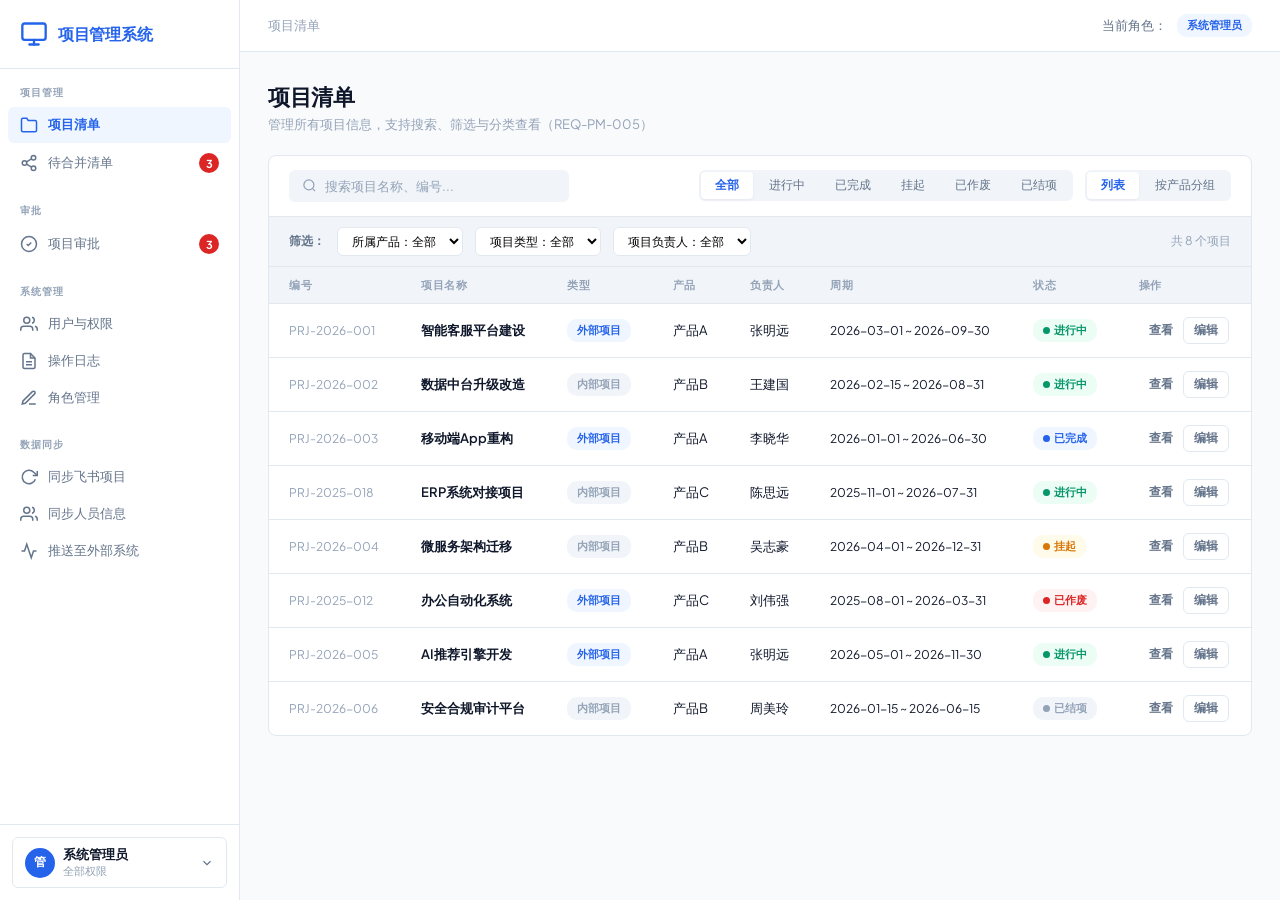
==== projectM/index.html @ acf4007c "初始化项目" ====
<!DOCTYPE html>
<html lang="zh-CN">
<head>
<meta charset="UTF-8">
<meta name="viewport" content="width=device-width, initial-scale=1.0">
<title>项目管理系统</title>
<link rel="preconnect" href="https://fonts.googleapis.com">
<link rel="preconnect" href="https://fonts.gstatic.com" crossorigin>
<link href="https://fonts.googleapis.com/css2?family=Plus+Jakarta+Sans:wght@400;500;600;700&display=swap" rel="stylesheet">
<link rel="stylesheet" href="css/style.css">
</head>
<body>

<!-- ═══════════ SIDEBAR ═══════════ -->
<aside class="side" id="side">
  <div class="logo">
    <svg viewBox="0 0 24 24" fill="none" stroke="#2563EB" stroke-width="2" stroke-linecap="round" stroke-linejoin="round"><rect x="2" y="3" width="20" height="14" rx="2"/><line x1="8" y1="21" x2="16" y2="21"/><line x1="12" y1="17" x2="12" y2="21"/></svg>
    <span>项目管理系统</span>
  </div>
  <nav class="side-nav" id="sideNav">
    <div class="sec">项目管理</div>
    <button class="nav-i on" data-pg="proj" onclick="navTo('proj')">
      <svg viewBox="0 0 24 24" fill="none" stroke="currentColor" stroke-width="2"><path d="M22 19a2 2 0 0 1-2 2H4a2 2 0 0 1-2-2V5a2 2 0 0 1 2-2h5l2 3h9a2 2 0 0 1 2 2z"/></svg>
      项目清单
    </button>
    <button class="nav-i" data-pg="merge" id="navMerge" onclick="navTo('merge')">
      <svg viewBox="0 0 24 24" fill="none" stroke="currentColor" stroke-width="2"><circle cx="18" cy="5" r="3"/><circle cx="6" cy="12" r="3"/><circle cx="18" cy="19" r="3"/><line x1="8.59" y1="13.51" x2="15.42" y2="17.49"/><line x1="15.41" y1="6.51" x2="8.59" y2="10.49"/></svg>
      待合并清单
      <span class="badge" id="badgeMerge" style="display:none">3</span>
    </button>
    <div class="sec">审批</div>
    <button class="nav-i" data-pg="appr" id="navAppr" onclick="navTo('appr')">
      <svg viewBox="0 0 24 24" fill="none" stroke="currentColor" stroke-width="2"><path d="M9 12l2 2 4-4"/><path d="M12 2a10 10 0 1 0 0 20 10 10 0 0 0 0-20z"/></svg>
      项目审批
      <span class="badge" id="badgeAppr" style="display:none">3</span>
    </button>
    <div class="sec">系统管理</div>
    <button class="nav-i" data-pg="users" id="navUsers" onclick="navTo('users')">
      <svg viewBox="0 0 24 24" fill="none" stroke="currentColor" stroke-width="2"><path d="M17 21v-2a4 4 0 0 0-4-4H5a4 4 0 0 0-4 4v2"/><circle cx="9" cy="7" r="4"/><path d="M23 21v-2a4 4 0 0 0-3-3.87"/><path d="M16 3.13a4 4 0 0 1 0 7.75"/></svg>
      用户与权限
    </button>
    <button class="nav-i" data-pg="logs" id="navLogs" onclick="navTo('logs')">
      <svg viewBox="0 0 24 24" fill="none" stroke="currentColor" stroke-width="2"><path d="M14 2H6a2 2 0 0 0-2 2v16a2 2 0 0 0 2 2h12a2 2 0 0 0 2-2V8z"/><polyline points="14 2 14 8 20 8"/><line x1="16" y1="13" x2="8" y2="13"/><line x1="16" y1="17" x2="8" y2="17"/></svg>
      操作日志
    </button>
    <button class="nav-i" data-pg="roles" id="navRoles" onclick="navTo('roles')">
      <svg viewBox="0 0 24 24" fill="none" stroke="currentColor" stroke-width="2"><path d="M12 20h9"/><path d="M16.5 3.5a2.121 2.121 0 0 1 3 3L7 19l-4 1 1-4L16.5 3.5z"/></svg>
      角色管理
    </button>
    <div class="sec">数据同步</div>
    <button class="nav-i" id="navSync" onclick="doSyncProjects()">
      <svg viewBox="0 0 24 24" fill="none" stroke="currentColor" stroke-width="2"><polyline points="23 4 23 10 17 10"/><path d="M20.49 15a9 9 0 1 1-2.12-9.36L23 10"/></svg>
      同步飞书项目
    </button>
    <button class="nav-i" id="navSyncP" onclick="doSyncPeople()">
      <svg viewBox="0 0 24 24" fill="none" stroke="currentColor" stroke-width="2"><path d="M17 21v-2a4 4 0 0 0-4-4H5a4 4 0 0 0-4 4v2"/><circle cx="9" cy="7" r="4"/><path d="M23 21v-2a4 4 0 0 0-3-3.87"/><path d="M16 3.13a4 4 0 0 1 0 7.75"/></svg>
      同步人员信息
    </button>
    <button class="nav-i" id="navPush" onclick="doPushOutput()">
      <svg viewBox="0 0 24 24" fill="none" stroke="currentColor" stroke-width="2"><path d="M22 12h-4l-3 9L9 3l-3 9H2"/></svg>
      推送至外部系统
    </button>
  </nav>
  <div class="side-foot">
    <button class="role-sel" onclick="showRoleModal()" id="roleBtn">
      <div class="rav" id="roleAv">管</div>
      <div class="ri2"><div class="rnm" id="roleNm">系统管理员</div><div class="rtg">全部权限</div></div>
      <svg width="14" height="14" viewBox="0 0 24 24" fill="none" stroke="currentColor" stroke-width="2"><polyline points="6 9 12 15 18 9"/></svg>
    </button>
  </div>
</aside>

<!-- ═══════════ MAIN ═══════════ -->
<div class="main">
  <header class="topbar">
    <div class="bc" id="bc">项目清单</div>
    <div style="display:flex;align-items:center;gap:10px;font-size:13px;color:var(--tx2);">当前角色：<span class="tag b" id="topRoleTag">系统管理员</span></div>
  </header>
  <div class="content" id="content"></div>
</div>

<!-- ═══════════ ROLE MODAL ═══════════ -->
<div class="mod" id="roleModal" style="display:none" onclick="if(event.target===this)closeRoleModal()">
  <div class="mod-p sm"><div class="mod-h"><h3>切换角色</h3><button class="btn btn-gh btn-sm" onclick="closeRoleModal()">&times;</button></div>
    <div class="mod-b" style="display:flex;flex-direction:column;gap:8px;">
      <button class="btn btn-o" style="justify-content:flex-start;padding:12px;gap:12px;" onclick="switchRole('admin')">
        <span style="width:36px;height:36px;border-radius:50%;background:var(--pri-l);color:var(--pri);display:flex;align-items:center;justify-content:center;font-weight:700;">管</span>
        <div style="text-align:left;"><div style="font-weight:600;">系统管理员</div><div style="font-size:11px;color:var(--tx3);">全部权限</div></div>
      </button>
      <button class="btn btn-o" style="justify-content:flex-start;padding:12px;gap:12px;" onclick="switchRole('pmo')">
        <span style="width:36px;height:36px;border-radius:50%;background:var(--acc-l);color:var(--acc);display:flex;align-items:center;justify-content:center;font-weight:700;">P</span>
        <div style="text-align:left;"><div style="font-weight:600;">PMO</div><div style="font-size:11px;color:var(--tx3);">审批 + 待合并清单操作</div></div>
      </button>
      <button class="btn btn-o" style="justify-content:flex-start;padding:12px;gap:12px;" onclick="switchRole('lead')">
        <span style="width:36px;height:36px;border-radius:50%;background:var(--yel-l);color:var(--yel);display:flex;align-items:center;justify-content:center;font-weight:700;">负</span>
        <div style="text-align:left;"><div style="font-weight:600;">项目负责人</div><div style="font-size:11px;color:var(--tx3);">查看 + 编辑项目</div></div>
      </button>
      <button class="btn btn-o" style="justify-content:flex-start;padding:12px;gap:12px;" onclick="switchRole('user')">
        <span style="width:36px;height:36px;border-radius:50%;background:var(--mu);color:var(--tx3);display:flex;align-items:center;justify-content:center;font-weight:700;">用</span>
        <div style="text-align:left;"><div style="font-weight:600;">普通用户</div><div style="font-size:11px;color:var(--tx3);">仅查看项目</div></div>
      </button>
    </div>
  </div>
</div>

<div class="toast" id="toast" style="display:none"></div>

<script src="js/utils.js"></script>
<script src="js/main.js"></script>
</body>
</html>
---- projectM/css/style.css ----
/* ═══════════════════════════════════════════════════════════════
   DESIGN TOKENS — Desktop Enterprise Admin Panel
   ═══════════════════════════════════════════════════════════════ */
:root {
  --pri: #2563EB; --pri-l: #EFF6FF; --pri-d: #1D4ED8;
  --acc: #059669; --acc-l: #ECFDF5;
  --bg: #F8FAFC; --surf: #FFFFFF;
  --tx: #0F172A; --tx2: #64748B; --tx3: #94A3B8;
  --bd: #E2E8F0; --mu: #F1F5F9;
  --red: #DC2626; --red-l: #FEF2F2;
  --yel: #D97706; --yel-l: #FFFBEB;
  --r: 6px; --side: 240px;
  --font: 'Plus Jakarta Sans', -apple-system, BlinkMacSystemFont, 'PingFang SC', sans-serif;
}
*, *::before, *::after { box-sizing: border-box; margin: 0; padding: 0; }
body {
  font-family: var(--font); font-size: 14px;
  background: var(--bg); color: var(--tx);
  line-height: 1.5; -webkit-font-smoothing: antialiased;
  display: flex; min-height: 100vh;
}

/* ── SIDEBAR ── */
.side {
  width: var(--side); background: var(--surf);
  border-right: 1px solid var(--bd);
  position: fixed; top: 0; left: 0; bottom: 0; z-index: 100;
  display: flex; flex-direction: column; overflow-y: auto;
}
.side .logo {
  display: flex; align-items: center; gap: 10px;
  padding: 20px; border-bottom: 1px solid var(--bd);
}
.side .logo svg { width: 28px; height: 28px; flex-shrink: 0; }
.side .logo span { font-size: 16px; font-weight: 700; color: var(--pri); letter-spacing: -.3px; }
.side-nav { flex: 1; padding: 8px; display: flex; flex-direction: column; gap: 1px; overflow-y: auto; }
.side-nav .sec {
  font-size: 10px; font-weight: 700; color: var(--tx3);
  text-transform: uppercase; letter-spacing: 1px;
  padding: 20px 12px 6px;
}
.side-nav .sec:first-child { padding-top: 8px; }
.nav-i {
  display: flex; align-items: center; gap: 10px;
  padding: 9px 12px; border-radius: var(--r);
  font-size: 13px; font-weight: 500; color: var(--tx2);
  cursor: pointer; border: none; background: none;
  font-family: var(--font); width: 100%; text-align: left;
  transition: background .12s, color .12s;
}
.nav-i:hover { background: var(--mu); color: var(--tx); }
.nav-i.on { background: var(--pri-l); color: var(--pri); font-weight: 600; }
.nav-i svg { width: 18px; height: 18px; flex-shrink: 0; }
.nav-i .badge { margin-left: auto; min-width: 20px; height: 20px; background: var(--red); color: #fff; font-size: 11px; font-weight: 700; border-radius: 10px; display: flex; align-items: center; justify-content: center; padding: 0 6px; }
.side-foot { padding: 12px; border-top: 1px solid var(--bd); }
.role-sel {
  display: flex; align-items: center; gap: 8px;
  padding: 8px 12px; border-radius: var(--r);
  cursor: pointer; border: 1.5px solid var(--bd);
  background: var(--surf); font-family: var(--font);
  font-size: 13px; color: var(--tx2); width: 100%;
  transition: border-color .15s;
}
.role-sel:hover { border-color: var(--pri); }
.role-sel .rav { width: 30px; height: 30px; border-radius: 50%; background: var(--pri); color: #fff; display: flex; align-items: center; justify-content: center; font-size: 12px; font-weight: 700; flex-shrink: 0; }
.role-sel .ri2 { flex: 1; min-width: 0; text-align: left; }
.role-sel .ri2 .rnm { font-weight: 600; color: var(--tx); font-size: 13px; }
.role-sel .ri2 .rtg { font-size: 11px; color: var(--tx3); }

/* ── MAIN AREA ── */
.main { margin-left: var(--side); flex: 1; display: flex; flex-direction: column; min-height: 100vh; }
.topbar {
  background: var(--surf); border-bottom: 1px solid var(--bd);
  padding: 0 28px; height: 52px;
  display: flex; align-items: center; justify-content: space-between;
  position: sticky; top: 0; z-index: 50;
}
.topbar .bc { font-size: 13px; color: var(--tx3); }
.topbar .bc span { color: var(--tx); font-weight: 600; }
.content { flex: 1; padding: 28px; }

/* ── PAGE HEADER ── */
.ph { display: flex; align-items: center; justify-content: space-between; margin-bottom: 20px; }
.ph h1 { font-size: 22px; font-weight: 700; letter-spacing: -.4px; }
.ph .phr { display: flex; align-items: center; gap: 10px; }
.ph .subt { font-size: 13px; color: var(--tx3); margin-top: 2px; }

/* ── TABLE ── */
.tbl-wrap { background: var(--surf); border-radius: 8px; border: 1px solid var(--bd); overflow: hidden; }
.tbl-bar { display: flex; align-items: center; justify-content: space-between; padding: 14px 20px; border-bottom: 1px solid var(--bd); gap: 12px; }
.tbl-src { display: flex; align-items: center; gap: 8px; background: var(--mu); border-radius: var(--r); padding: 7px 12px; border: 1.5px solid transparent; width: 280px; transition: border-color .15s, background .15s; }
.tbl-src:focus-within { border-color: var(--pri); background: var(--surf); }
.tbl-src svg { width: 15px; height: 15px; color: var(--tx3); flex-shrink: 0; }
.tbl-src input { flex: 1; border: none; background: none; outline: none; font-size: 13px; font-family: var(--font); color: var(--tx); }
.tbl-src input::placeholder { color: var(--tx3); }
table { width: 100%; border-collapse: collapse; }
thead th { text-align: left; padding: 10px 20px; font-size: 11px; font-weight: 700; color: var(--tx3); text-transform: uppercase; letter-spacing: .5px; background: var(--mu); border-bottom: 1px solid var(--bd); white-space: nowrap; }
tbody td { padding: 13px 20px; font-size: 13px; border-bottom: 1px solid var(--bd); vertical-align: middle; }
tbody tr:last-child td { border-bottom: none; }
tbody tr { transition: background .1s; cursor: pointer; }
tbody tr:hover { background: var(--mu); }
td .ct { font-weight: 600; color: var(--tx); }
td .ca { display: flex; gap: 6px; }

/* ── TAGS ── */
.tag { display: inline-flex; align-items: center; gap: 4px; font-size: 11px; font-weight: 600; padding: 3px 10px; border-radius: 10px; white-space: nowrap; }
.tag.d { width: 7px; height: 7px; border-radius: 50%; padding: 0; }
.tag.b { background: var(--pri-l); color: var(--pri); }
.tag.g { background: var(--acc-l); color: var(--acc); }
.tag.r { background: var(--red-l); color: var(--red); }
.tag.y { background: var(--yel-l); color: var(--yel); }
.tag.gr { background: var(--mu); color: var(--tx3); }
.tag.bo { border: 1px solid var(--bd); color: var(--tx2); background: transparent; }

/* ── BUTTONS ── */
.btn { display: inline-flex; align-items: center; gap: 5px; padding: 7px 15px; border-radius: var(--r); font-size: 13px; font-weight: 600; font-family: var(--font); border: none; cursor: pointer; transition: background .15s, border-color .15s, color .15s; white-space: nowrap; }
.btn:hover { filter: brightness(.95); }
.btn-p { background: var(--pri); color: #fff; }
.btn-p:hover { background: var(--pri-d); filter: none; }
.btn-s { background: var(--acc); color: #fff; }
.btn-d { background: var(--red); color: #fff; }
.btn-o { background: var(--surf); color: var(--tx2); border: 1.5px solid var(--bd); }
.btn-o:hover { border-color: var(--pri); color: var(--pri); background: var(--pri-l); filter: none; }
.btn-gh { background: none; color: var(--tx2); }
.btn-gh:hover { background: var(--mu); filter: none; }
.btn-sm { padding: 4px 10px; font-size: 12px; }
.btn-lg { padding: 9px 22px; font-size: 15px; }

/* ── FILTER TABS ── */
.ft { display: flex; gap: 2px; background: var(--mu); border-radius: var(--r); padding: 2px; }
.ft button { padding: 5px 14px; border-radius: 4px; font-size: 12px; font-weight: 500; cursor: pointer; border: none; background: transparent; color: var(--tx2); font-family: var(--font); transition: all .15s; }
.ft button:hover { color: var(--tx); }
.ft button.sel { background: var(--surf); color: var(--pri); font-weight: 600; box-shadow: 0 1px 3px rgba(0,0,0,.06); }

/* ── CARDS ── */
.card { background: var(--surf); border-radius: 8px; border: 1px solid var(--bd); padding: 20px; }
.card-hd { font-size: 14px; font-weight: 700; margin-bottom: 14px; padding-bottom: 10px; border-bottom: 1px solid var(--bd); display: flex; align-items: center; justify-content: space-between; }

/* ── FORMS ── */
.fg { margin-bottom: 16px; }
.fg label { display: block; font-size: 12px; font-weight: 600; color: var(--tx2); margin-bottom: 5px; }
.fg input, .fg select, .fg textarea { width: 100%; padding: 9px 12px; border-radius: var(--r); border: 1.5px solid var(--bd); font-size: 13px; font-family: var(--font); color: var(--tx); background: var(--surf); transition: border-color .15s; }
.fg input:focus, .fg select:focus, .fg textarea:focus { outline: none; border-color: var(--pri); box-shadow: 0 0 0 3px rgba(37,99,235,.1); }
.fg textarea { resize: vertical; min-height: 70px; }
.f-row { display: grid; grid-template-columns: 1fr 1fr; gap: 16px; }

/* ── DETAIL ── */
.d-row { display: grid; grid-template-columns: 1fr 1fr; gap: 20px; margin-bottom: 20px; }
.dl { display: flex; padding: 9px 0; border-bottom: 1px solid var(--bd); }
.dl:last-child { border-bottom: none; }
.dl .lb { width: 90px; flex-shrink: 0; font-size: 12px; color: var(--tx3); font-weight: 500; }
.dl .vl { flex: 1; font-size: 13px; font-weight: 500; }
.mem-tbl { width: 100%; border-collapse: collapse; }
.mem-tbl th { text-align: left; padding: 7px 10px; font-size: 11px; font-weight: 600; color: var(--tx3); border-bottom: 1px solid var(--bd); }
.mem-tbl td { padding: 9px 10px; font-size: 13px; border-bottom: 1px solid var(--bd); }
.mem-tbl tr:last-child td { border-bottom: none; }
.mav { width: 28px; height: 28px; border-radius: 50%; display: inline-flex; align-items: center; justify-content: center; font-size: 11px; font-weight: 700; color: #fff; margin-right: 6px; vertical-align: middle; }

/* ── MODAL ── */
.mod { position: fixed; inset: 0; background: rgba(15,23,42,.5); z-index: 200; display: flex; align-items: center; justify-content: center; animation: fi .15s ease; }
@keyframes fi { from { opacity: 0; } to { opacity: 1; } }
.mod-p { background: var(--surf); border-radius: 8px; box-shadow: 0 4px 24px rgba(0,0,0,.15); width: 90%; max-width: 580px; max-height: 80vh; overflow-y: auto; animation: si .18s ease; }
@keyframes si { from { opacity: 0; transform: scale(.95); } to { opacity: 1; transform: scale(1); } }
.mod-p.sm { max-width: 420px; }
.mod-h { display: flex; align-items: center; justify-content: space-between; padding: 16px 20px; border-bottom: 1px solid var(--bd); position: sticky; top: 0; background: var(--surf); z-index: 1; border-radius: 8px 8px 0 0; }
.mod-h h3 { font-size: 16px; font-weight: 700; }
.mod-b { padding: 20px; }
.mod-f { padding: 14px 20px; border-top: 1px solid var(--bd); display: flex; justify-content: flex-end; gap: 10px; }

/* ── STEPS ── */
.steps { display: flex; align-items: center; justify-content: center; gap: 0; padding: 20px 0 24px; }
.step { display: flex; align-items: center; gap: 8px; font-size: 13px; font-weight: 600; color: var(--tx3); }
.step .no { width: 28px; height: 28px; border-radius: 50%; display: flex; align-items: center; justify-content: center; font-size: 12px; font-weight: 700; border: 2px solid var(--bd); background: var(--surf); color: var(--tx3); }
.step.on .no { border-color: var(--pri); background: var(--pri); color: #fff; }
.step.on { color: var(--pri); }
.step.ok .no { border-color: var(--acc); background: var(--acc); color: #fff; }
.step.ok { color: var(--acc); }
.step-d { width: 48px; height: 2px; background: var(--bd); margin: 0 12px; }
.step-d.ok { background: var(--acc); }

/* ── COMPARE ── */
.cmp { display: flex; border-bottom: 1px solid var(--bd); padding: 12px 0; align-items: flex-start; }
.cmp .fl { width: 90px; flex-shrink: 0; font-size: 12px; color: var(--tx3); font-weight: 500; padding-top: 8px; }
.cmp .fo { flex: 1; display: flex; gap: 12px; }
.cmp .opt { flex: 1; padding: 10px 14px; border-radius: var(--r); border: 1.5px solid var(--bd); cursor: pointer; font-size: 13px; transition: all .15s; }
.cmp .opt:hover { border-color: var(--pri); }
.cmp .opt.sel { border-color: var(--pri); background: var(--pri-l); }
.cmp .opt .rd { width: 16px; height: 16px; border-radius: 50%; border: 2px solid var(--bd); display: inline-flex; align-items: center; justify-content: center; margin-right: 6px; vertical-align: middle; transition: all .15s; }
.cmp .opt.sel .rd { border-color: var(--pri); }
.cmp .opt.sel .rd::after { content: ''; width: 8px; height: 8px; border-radius: 50%; background: var(--pri); display: block; }

/* ── TOAST ── */
.toast { position: fixed; top: 20px; right: 20px; padding: 10px 20px; border-radius: var(--r); font-size: 13px; font-weight: 600; color: #fff; z-index: 300; animation: ti .25s ease; box-shadow: 0 4px 16px rgba(0,0,0,.15); }
@keyframes ti { from { opacity: 0; transform: translateY(-6px); } to { opacity: 1; transform: translateY(0); } }
.toast.ok { background: var(--acc); }
.toast.err { background: var(--red); }
.toast.inf { background: var(--pri); }

/* ── EMPTY ── */
.empty { text-align: center; padding: 48px 20px; color: var(--tx3); font-size: 13px; }

/* ── BANNER ── */
.ban { padding: 12px 16px; border-radius: var(--r); font-size: 13px; margin-bottom: 16px; display: flex; align-items: center; gap: 8px; }
.ban.w { background: var(--yel-l); color: #92400E; border: 1px solid #FDE68A; }

/* ── SCROLLBAR ── */
::-webkit-scrollbar { width: 5px; height: 5px; }
::-webkit-scrollbar-track { background: transparent; }
::-webkit-scrollbar-thumb { background: #CBD5E1; border-radius: 3px; }

input[type="checkbox"] { width: 16px; height: 16px; accent-color: var(--pri); cursor: pointer; }

/* ── CHIP SELECTOR ── */
.chip-grp { display: flex; flex-wrap: wrap; gap: 5px; }
.chip {
  display: inline-flex; align-items: center; gap: 2px;
  padding: 5px 12px; border-radius: 20px; font-size: 12px; font-weight: 500;
  cursor: pointer; border: 1.5px solid var(--bd); color: var(--tx2);
  background: var(--surf); transition: all .15s ease; user-select: none;
}
.chip:hover { border-color: var(--pri); color: var(--pri); }
.chip.sel { background: var(--pri-l); color: var(--pri); border-color: var(--pri); font-weight: 600; }
.chip.attr-sel { background: var(--acc-l); color: var(--acc); border-color: var(--acc); font-weight: 600; }
.chip .ch-x { margin-left: 4px; font-size: 13px; opacity: .5; }
.chip.sel .ch-x { opacity: .8; }
.chip.sel:hover .ch-x { opacity: 1; }

/* ── ROLE MGMT TABLE ── */
.role-edit-inline { padding: 5px 8px; border-radius: var(--r); border: 1.5px solid var(--pri); font-size: 13px; font-family: var(--font); width: 140px; }
.role-edit-inline:focus { outline: none; box-shadow: 0 0 0 3px rgba(37,99,235,.12); }
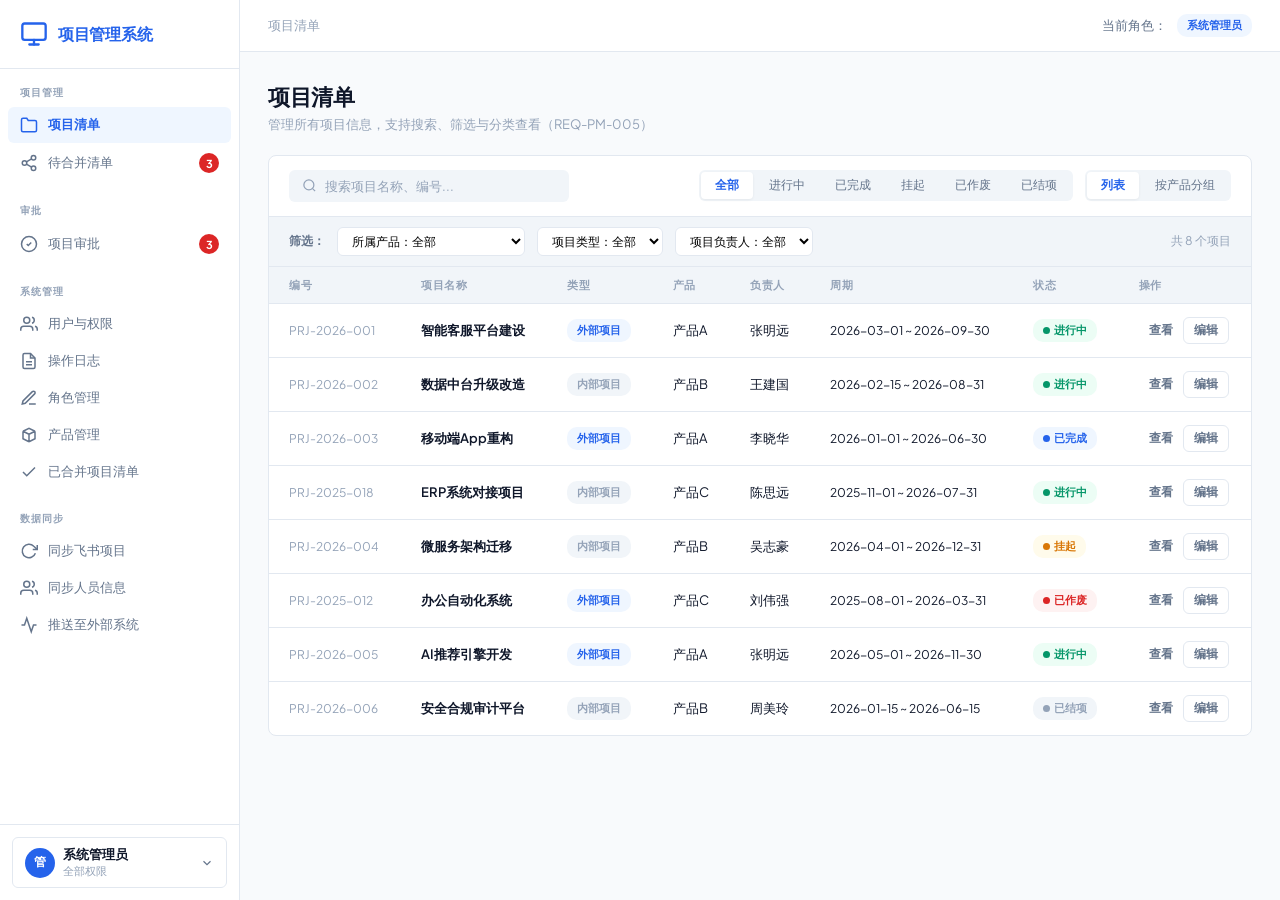
==== commit bfac72e7: "新增产品管理界面" ====
--- a/projectM/index.html
+++ b/projectM/index.html
@@ -46,6 +46,14 @@
     <button class="nav-i" data-pg="roles" id="navRoles" onclick="navTo('roles')">
       <svg viewBox="0 0 24 24" fill="none" stroke="currentColor" stroke-width="2"><path d="M12 20h9"/><path d="M16.5 3.5a2.121 2.121 0 0 1 3 3L7 19l-4 1 1-4L16.5 3.5z"/></svg>
       角色管理
+    </button>
+    <button class="nav-i" data-pg="products" id="navProducts" onclick="navTo('products')">
+      <svg viewBox="0 0 24 24" fill="none" stroke="currentColor" stroke-width="2"><path d="M20 7l-8-4-8 4m16 0l-8 4m8-4v10l-8 4m0-10L4 7m8 4v10M4 7v10l8 4"/></svg>
+      产品管理
+    </button>
+    <button class="nav-i" data-pg="merged" id="navMerged" onclick="navTo('merged')">
+      <svg viewBox="0 0 24 24" fill="none" stroke="currentColor" stroke-width="2"><polyline points="20 6 9 17 4 12"/></svg>
+      已合并项目清单
     </button>
     <div class="sec">数据同步</div>
     <button class="nav-i" id="navSync" onclick="doSyncProjects()">
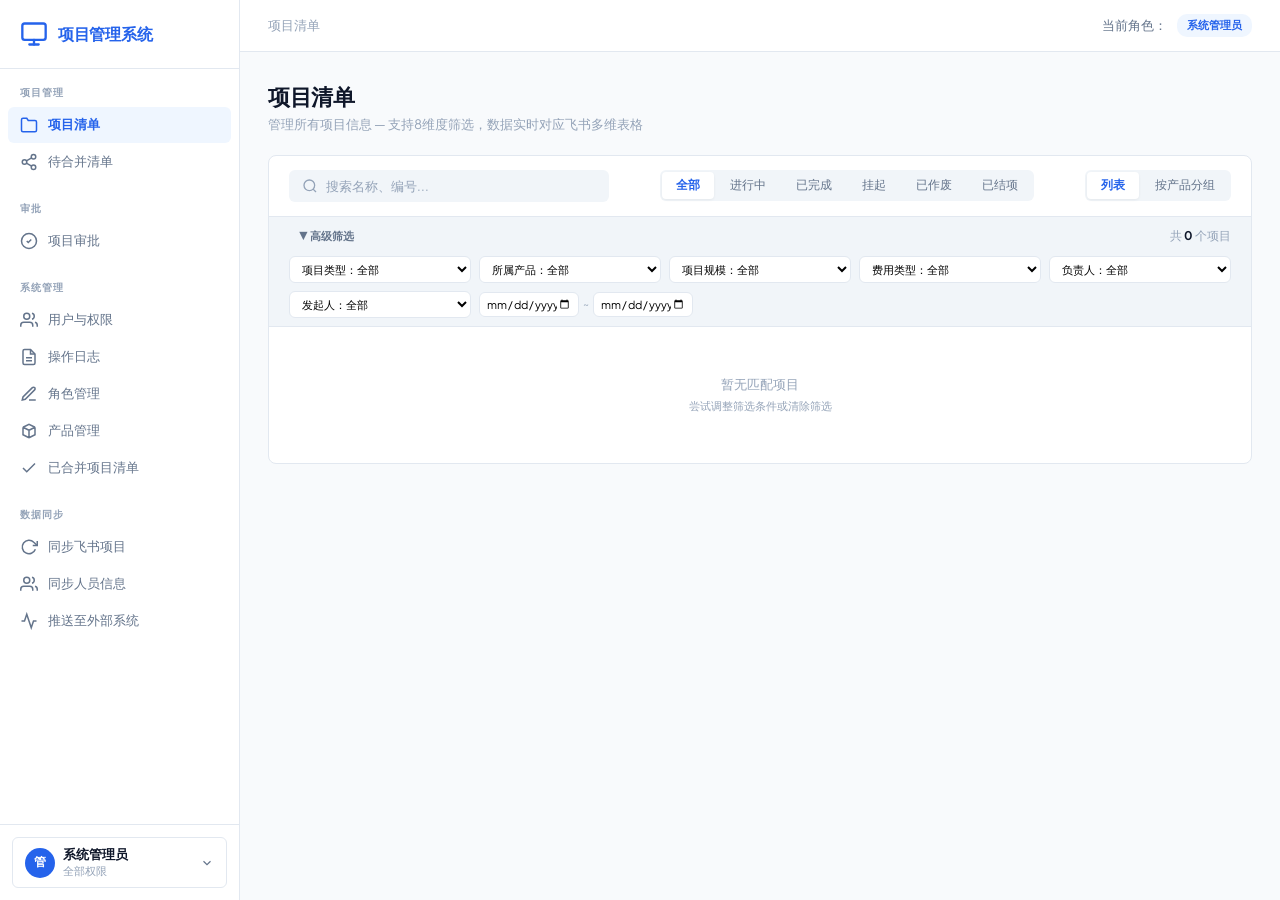
==== commit 280e867d: "实现初步同步功能" ====
--- a/projectM/index.html
+++ b/projectM/index.html
@@ -113,7 +113,14 @@
 
 <div class="toast" id="toast" style="display:none"></div>
 
-<script src="js/utils.js"></script>
-<script src="js/main.js"></script>
+<!-- loader -->
+<div class="loader" id="loader" style="display:flex">
+  <div class="spin"></div>
+  <p>加载数据中...</p>
+</div>
+
+<script src="js/utils.js?v=4"></script>
+<script src="js/api.js?v=4"></script>
+<script src="js/main.js?v=4"></script>
 </body>
 </html>
--- a/projectM/css/style.css
+++ b/projectM/css/style.css
@@ -228,3 +228,20 @@
 /* ── ROLE MGMT TABLE ── */
 .role-edit-inline { padding: 5px 8px; border-radius: var(--r); border: 1.5px solid var(--pri); font-size: 13px; font-family: var(--font); width: 140px; }
 .role-edit-inline:focus { outline: none; box-shadow: 0 0 0 3px rgba(37,99,235,.12); }
+
+/* ── LOADER ── */
+.loader {
+  position: fixed; top: 0; left: 0; right: 0; bottom: 0;
+  background: rgba(255,255,255,.92); z-index: 9999;
+  display: flex; flex-direction: column;
+  align-items: center; justify-content: center; gap: 16px;
+  font-size: 14px; color: var(--tx2);
+}
+.spin {
+  width: 36px; height: 36px;
+  border: 3px solid var(--bd);
+  border-top-color: var(--pri);
+  border-radius: 50%;
+  animation: spin .8s linear infinite;
+}
+@keyframes spin { to { transform: rotate(360deg); } }
